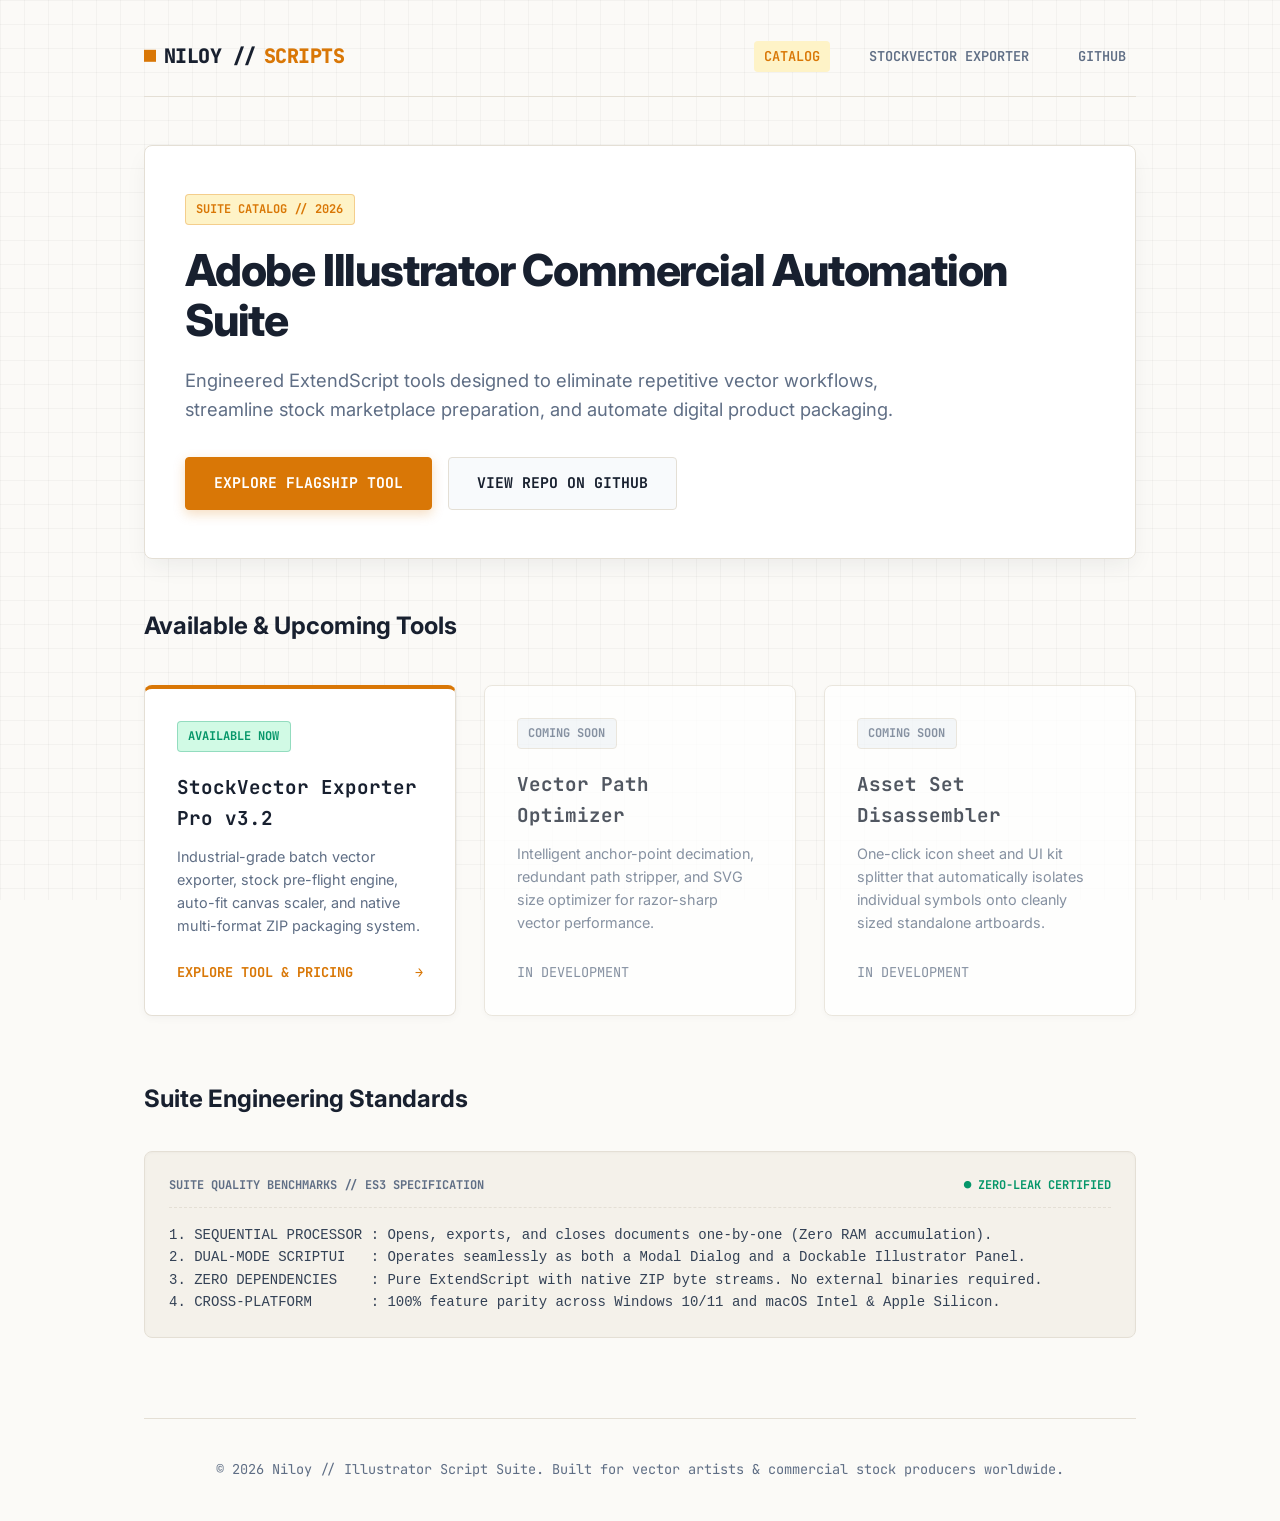
==== index.html @ bd5518f5 "feat(website): light-mode retro-tech design system and clean URL routing" ====
<!DOCTYPE html>
<html lang="en">
<head>
  <meta charset="UTF-8">
  <meta name="viewport" content="width=device-width, initial-scale=1.0">
  <title>Niloy // Adobe Illustrator Commercial Automation Suite</title>
  <meta name="description" content="Production-grade ExtendScript tools for Adobe Illustrator. Streamlining stock vector pre-flight, batch exporting, and digital product creation.">
  <link rel="stylesheet" href="styles/retro.css">
  <!-- Google Fonts: JetBrains Mono & Inter -->
  <link rel="preconnect" href="https://fonts.googleapis.com">
  <link rel="preconnect" href="https://fonts.gstatic.com" crossorigin>
  <link href="https://fonts.googleapis.com/css2?family=Inter:wght@400;500;600;700;800&family=JetBrains+Mono:wght@400;600;700;800&display=swap" rel="stylesheet">
</head>
<body>

  <div class="container">
    <header>
      <div class="brand-row">
        <a href="./" class="logo">
          <span style="color: var(--accent-amber);">■</span> NILOY // <span>SCRIPTS</span>
        </a>
        <nav>
          <a href="./" class="active">CATALOG</a>
          <a href="./stockvector-exporter-pro/">STOCKVECTOR EXPORTER</a>
          <a href="https://github.com/NiL4gh/nildevscripts" target="_blank">GITHUB</a>
        </nav>
      </div>
    </header>

    <main>
      <!-- Hero Section -->
      <section class="hero">
        <span class="hero-tag">SUITE CATALOG // 2026</span>
        <h1>Adobe Illustrator Commercial Automation Suite</h1>
        <p class="lead">Engineered ExtendScript tools designed to eliminate repetitive vector workflows, streamline stock marketplace preparation, and automate digital product packaging.</p>
        
        <div style="display: flex; gap: 1rem; flex-wrap: wrap;">
          <a href="./stockvector-exporter-pro/" class="btn btn-primary">EXPLORE FLAGSHIP TOOL</a>
          <a href="https://github.com/NiL4gh/nildevscripts" target="_blank" class="btn btn-secondary">VIEW REPO ON GITHUB</a>
        </div>
      </section>

      <!-- Catalog Grid -->
      <section>
        <h2>Available & Upcoming Tools</h2>
        <div class="catalog-grid">
          
          <!-- Flagship Tool -->
          <a href="./stockvector-exporter-pro/" class="catalog-card" style="border-top: 4px solid var(--accent-amber);">
            <div>
              <span class="hero-tag" style="background: var(--accent-green-light); color: var(--accent-green); border-color: rgba(5, 150, 105, 0.3);">AVAILABLE NOW</span>
              <h3>StockVector Exporter Pro v3.2</h3>
              <p>Industrial-grade batch vector exporter, stock pre-flight engine, auto-fit canvas scaler, and native multi-format ZIP packaging system.</p>
            </div>
            <div style="margin-top: 1.5rem; font-family: var(--font-mono); font-size: 0.85rem; font-weight: 700; color: var(--accent-amber); display: flex; align-items: center; justify-content: space-between;">
              <span>EXPLORE TOOL & PRICING</span>
              <span>→</span>
            </div>
          </a>

          <!-- Tool 2: Coming Soon -->
          <div class="catalog-card" style="opacity: 0.75; cursor: default;">
            <div>
              <span class="hero-tag" style="background: #f1f5f9; color: var(--text-muted); border-color: var(--panel-border);">COMING SOON</span>
              <h3>Vector Path Optimizer</h3>
              <p>Intelligent anchor-point decimation, redundant path stripper, and SVG size optimizer for razor-sharp vector performance.</p>
            </div>
            <div style="margin-top: 1.5rem; font-family: var(--font-mono); font-size: 0.85rem; color: var(--text-muted);">
              <span>IN DEVELOPMENT</span>
            </div>
          </div>

          <!-- Tool 3: Coming Soon -->
          <div class="catalog-card" style="opacity: 0.75; cursor: default;">
            <div>
              <span class="hero-tag" style="background: #f1f5f9; color: var(--text-muted); border-color: var(--panel-border);">COMING SOON</span>
              <h3>Asset Set Disassembler</h3>
              <p>One-click icon sheet and UI kit splitter that automatically isolates individual symbols onto cleanly sized standalone artboards.</p>
            </div>
            <div style="margin-top: 1.5rem; font-family: var(--font-mono); font-size: 0.85rem; color: var(--text-muted);">
              <span>IN DEVELOPMENT</span>
            </div>
          </div>

        </div>
      </section>

      <!-- Suite Architecture Standards -->
      <section style="margin-top: 4rem;">
        <h2>Suite Engineering Standards</h2>
        <div class="terminal-card">
          <div class="terminal-header">
            <span>SUITE QUALITY BENCHMARKS // ES3 SPECIFICATION</span>
            <span style="color: var(--accent-green); font-weight: 700;">● ZERO-LEAK CERTIFIED</span>
          </div>
<pre>
1. SEQUENTIAL PROCESSOR : Opens, exports, and closes documents one-by-one (Zero RAM accumulation).
2. DUAL-MODE SCRIPTUI   : Operates seamlessly as both a Modal Dialog and a Dockable Illustrator Panel.
3. ZERO DEPENDENCIES    : Pure ExtendScript with native ZIP byte streams. No external binaries required.
4. CROSS-PLATFORM       : 100% feature parity across Windows 10/11 and macOS Intel & Apple Silicon.
</pre>
        </div>
      </section>
    </main>

    <footer>
      <p>© 2026 Niloy // Illustrator Script Suite. Built for vector artists & commercial stock producers worldwide.</p>
    </footer>
  </div>

</body>
</html>
---- styles/retro.css ----
/* ==========================================================================
   RETRO-TECH SWISS LIGHT DESIGN SYSTEM: Niloy's Illustrator Script Suite
   Aesthetic: Warm Off-White / Technical Manual Precision / Clean Swiss Typography
   ========================================================================== */

:root {
  --bg-color: #fbfaf7;
  --panel-bg: #ffffff;
  --panel-border: #e4dfd5;
  --panel-border-hover: #d97706;
  --text-main: #18202f;
  --text-muted: #5f6e85;
  --accent-amber: #d97706;
  --accent-amber-light: #fef3c7;
  --accent-green: #059669;
  --accent-green-light: #d1fae5;
  --accent-cyan: #0284c7;
  --accent-cyan-light: #e0f2fe;
  --code-bg: #f4f1ea;
  --font-mono: "JetBrains Mono", "Fira Code", "Courier New", monospace;
  --font-sans: "Inter", -apple-system, BlinkMacSystemFont, "Segoe UI", Roboto, sans-serif;
  --radius-sm: 4px;
  --radius-md: 8px;
  --shadow-sm: 0 2px 8px rgba(24, 32, 47, 0.04);
  --shadow-md: 0 10px 25px -5px rgba(24, 32, 47, 0.08);
}

* {
  box-sizing: border-box;
  margin: 0;
  padding: 0;
}

body {
  background-color: var(--bg-color);
  color: var(--text-main);
  font-family: var(--font-sans);
  line-height: 1.6;
  -webkit-font-smoothing: antialiased;
  position: relative;
  min-height: 100vh;
}

/* Subtle Technical Grid Background Pattern */
body::before {
  content: " ";
  display: block;
  position: fixed;
  top: 0; left: 0; bottom: 0; right: 0;
  background-image: 
    linear-gradient(to right, rgba(0, 0, 0, 0.03) 1px, transparent 1px),
    linear-gradient(to bottom, rgba(0, 0, 0, 0.03) 1px, transparent 1px);
  background-size: 24px 24px;
  z-index: -1;
  pointer-events: none;
}

.container {
  max-width: 1040px;
  margin: 0 auto;
  padding: 2.5rem 1.5rem;
}

/* Header Navigation */
header {
  border-bottom: 1px solid var(--panel-border);
  padding-bottom: 1.5rem;
  margin-bottom: 3rem;
}

.brand-row {
  display: flex;
  justify-content: space-between;
  align-items: center;
  flex-wrap: wrap;
  gap: 1.25rem;
}

.logo {
  font-family: var(--font-mono);
  font-size: 1.25rem;
  font-weight: 800;
  color: var(--text-main);
  text-decoration: none;
  letter-spacing: -0.5px;
  display: flex;
  align-items: center;
  gap: 0.5rem;
}

.logo span {
  color: var(--accent-amber);
}

nav a {
  font-family: var(--font-mono);
  font-size: 0.85rem;
  font-weight: 600;
  color: var(--text-muted);
  text-decoration: none;
  margin-left: 1.5rem;
  transition: all 0.2s cubic-bezier(0.4, 0, 0.2, 1);
  padding: 0.4rem 0.65rem;
  border-radius: var(--radius-sm);
}

nav a:hover, nav a.active {
  color: var(--accent-amber);
  background: var(--accent-amber-light);
}

/* Hero Section */
.hero {
  border: 1px solid var(--panel-border);
  background: var(--panel-bg);
  padding: 3rem 2.5rem;
  border-radius: var(--radius-md);
  margin-bottom: 3rem;
  position: relative;
  box-shadow: var(--shadow-md);
}

.hero-tag {
  font-family: var(--font-mono);
  font-size: 0.75rem;
  font-weight: 700;
  text-transform: uppercase;
  color: var(--accent-amber);
  background: var(--accent-amber-light);
  padding: 0.3rem 0.65rem;
  border: 1px solid rgba(217, 119, 6, 0.3);
  border-radius: var(--radius-sm);
  display: inline-block;
  margin-bottom: 1.25rem;
}

.hero h1 {
  font-size: 2.75rem;
  font-weight: 800;
  letter-spacing: -1.2px;
  margin-bottom: 1.25rem;
  line-height: 1.15;
  color: var(--text-main);
}

.hero p.lead {
  font-size: 1.15rem;
  color: var(--text-muted);
  max-width: 720px;
  margin-bottom: 2rem;
}

/* Technical Specification / Console Box */
.terminal-card {
  background: var(--code-bg);
  border: 1px solid var(--panel-border);
  border-radius: var(--radius-md);
  padding: 1.5rem;
  font-family: var(--font-mono);
  font-size: 0.875rem;
  color: #334155;
  margin: 2rem 0;
  overflow-x: auto;
  box-shadow: inset 0 1px 3px rgba(0,0,0,0.03);
}

.terminal-header {
  color: var(--text-muted);
  border-bottom: 1px dashed var(--panel-border);
  padding-bottom: 0.75rem;
  margin-bottom: 1rem;
  font-size: 0.75rem;
  font-weight: 700;
  display: flex;
  justify-content: space-between;
}

/* Pricing Grid */
.pricing-grid {
  display: grid;
  grid-template-columns: repeat(auto-fit, minmax(300px, 1fr));
  gap: 1.75rem;
  margin: 3rem 0;
}

.price-card {
  background: var(--panel-bg);
  border: 1px solid var(--panel-border);
  border-radius: var(--radius-md);
  padding: 2.25rem;
  display: flex;
  flex-direction: column;
  justify-content: space-between;
  transition: all 0.25s cubic-bezier(0.4, 0, 0.2, 1);
  box-shadow: var(--shadow-sm);
  position: relative;
}

.price-card:hover {
  border-color: var(--panel-border-hover);
  transform: translateY(-4px);
  box-shadow: var(--shadow-md);
}

.price-card.featured {
  border: 2px solid var(--accent-amber);
  background: #fffdfa;
}

.price-card h3 {
  font-size: 1.35rem;
  font-family: var(--font-mono);
  margin-bottom: 0.5rem;
  color: var(--text-main);
}

.price-amount {
  font-size: 2.75rem;
  font-weight: 800;
  font-family: var(--font-mono);
  color: var(--accent-amber);
  margin: 1.25rem 0;
}

.price-amount span {
  font-size: 1rem;
  color: var(--text-muted);
  font-weight: 400;
}

.feature-list {
  list-style: none;
  margin: 1.75rem 0;
}

.feature-list li {
  font-size: 0.925rem;
  color: var(--text-main);
  padding: 0.5rem 0;
  border-bottom: 1px solid rgba(0, 0, 0, 0.05);
}

.feature-list li::before {
  content: "✓ ";
  color: var(--accent-green);
  font-weight: 800;
}

/* Buttons */
.btn {
  display: inline-flex;
  align-items: center;
  justify-content: center;
  font-family: var(--font-mono);
  font-size: 0.925rem;
  font-weight: 700;
  text-align: center;
  padding: 0.85rem 1.75rem;
  border-radius: var(--radius-sm);
  text-decoration: none;
  cursor: pointer;
  transition: all 0.2s cubic-bezier(0.4, 0, 0.2, 1);
  border: 1px solid transparent;
}

.btn-primary {
  background: var(--accent-amber);
  color: #ffffff;
  border-color: var(--accent-amber);
  box-shadow: 0 4px 12px rgba(217, 119, 6, 0.25);
}

.btn-primary:hover {
  background: #b45309;
  transform: translateY(-1px);
  box-shadow: 0 6px 16px rgba(217, 119, 6, 0.35);
}

.btn-secondary {
  background: #f8fafc;
  color: var(--text-main);
  border: 1px solid var(--panel-border);
}

.btn-secondary:hover {
  background: #f1f5f9;
  border-color: var(--text-main);
}

.btn-block {
  display: flex;
  width: 100%;
}

/* Feature Comparison Table */
.comparison-table {
  width: 100%;
  border-collapse: collapse;
  margin: 2.5rem 0;
  font-size: 0.95rem;
  background: var(--panel-bg);
  border-radius: var(--radius-md);
  overflow: hidden;
  border: 1px solid var(--panel-border);
  box-shadow: var(--shadow-sm);
}

.comparison-table th, .comparison-table td {
  padding: 1rem 1.25rem;
  text-align: left;
  border-bottom: 1px solid var(--panel-border);
}

.comparison-table th {
  background: #f8f6f0;
  font-family: var(--font-mono);
  color: var(--text-muted);
  font-size: 0.825rem;
  text-transform: uppercase;
}

.comparison-table tr:last-child td {
  border-bottom: none;
}

.comparison-table tr:hover td {
  background: #fdfbf7;
}

/* Interactive Preset Simulator */
.interactive-simulator {
  background: var(--panel-bg);
  border: 1px solid var(--panel-border);
  border-radius: var(--radius-md);
  padding: 2rem;
  margin: 3rem 0;
  box-shadow: var(--shadow-sm);
}

.sim-buttons {
  display: flex;
  gap: 0.75rem;
  margin-bottom: 1.5rem;
  flex-wrap: wrap;
}

.sim-btn {
  background: #f8f6f0;
  border: 1px solid var(--panel-border);
  color: var(--text-muted);
  font-family: var(--font-mono);
  padding: 0.6rem 1rem;
  font-size: 0.85rem;
  border-radius: var(--radius-sm);
  cursor: pointer;
  transition: all 0.2s;
}

.sim-btn.active, .sim-btn:hover {
  border-color: var(--accent-amber);
  color: var(--accent-amber);
  background: var(--accent-amber-light);
}

/* FAQ Accordion */
.faq-item {
  background: var(--panel-bg);
  border: 1px solid var(--panel-border);
  border-radius: var(--radius-sm);
  margin-bottom: 1rem;
  overflow: hidden;
  box-shadow: var(--shadow-sm);
}

.faq-question {
  padding: 1.25rem 1.5rem;
  cursor: pointer;
  display: flex;
  justify-content: space-between;
  align-items: center;
  font-weight: 600;
  font-family: var(--font-mono);
  font-size: 0.95rem;
}

.faq-answer {
  padding: 0 1.5rem 1.25rem 1.5rem;
  color: var(--text-muted);
  font-size: 0.9rem;
  display: none;
  line-height: 1.6;
}

.faq-item.open .faq-answer {
  display: block;
}

.faq-item.open .faq-question {
  color: var(--accent-amber);
}

/* Catalog Grid (Homepage) */
.catalog-grid {
  display: grid;
  grid-template-columns: repeat(auto-fit, minmax(300px, 1fr));
  gap: 1.75rem;
  margin: 2.5rem 0;
}

.catalog-card {
  background: var(--panel-bg);
  border: 1px solid var(--panel-border);
  padding: 2rem;
  border-radius: var(--radius-md);
  text-decoration: none;
  color: inherit;
  transition: all 0.2s cubic-bezier(0.4, 0, 0.2, 1);
  display: flex;
  flex-direction: column;
  justify-content: space-between;
  box-shadow: var(--shadow-sm);
}

.catalog-card:hover {
  border-color: var(--accent-amber);
  transform: translateY(-4px);
  box-shadow: var(--shadow-md);
}

.catalog-card h3 {
  font-family: var(--font-mono);
  font-size: 1.2rem;
  margin-bottom: 0.75rem;
  color: var(--text-main);
}

.catalog-card p {
  font-size: 0.9rem;
  color: var(--text-muted);
}

/* Copy Snippet Box */
.copy-box {
  background: var(--code-bg);
  border: 1px solid var(--panel-border);
  padding: 0.75rem 1rem;
  border-radius: var(--radius-sm);
  display: flex;
  justify-content: space-between;
  align-items: center;
  font-family: var(--font-mono);
  font-size: 0.85rem;
  color: #1e293b;
  margin: 0.5rem 0;
}

.copy-btn {
  background: #ffffff;
  border: 1px solid var(--panel-border);
  color: var(--text-muted);
  font-family: var(--font-mono);
  font-size: 0.75rem;
  padding: 0.25rem 0.6rem;
  border-radius: var(--radius-sm);
  cursor: pointer;
}

.copy-btn:hover {
  color: var(--accent-amber);
  border-color: var(--accent-amber);
}

/* Footer */
footer {
  border-top: 1px solid var(--panel-border);
  margin-top: 5rem;
  padding-top: 2.5rem;
  text-align: center;
  font-family: var(--font-mono);
  font-size: 0.85rem;
  color: var(--text-muted);
}
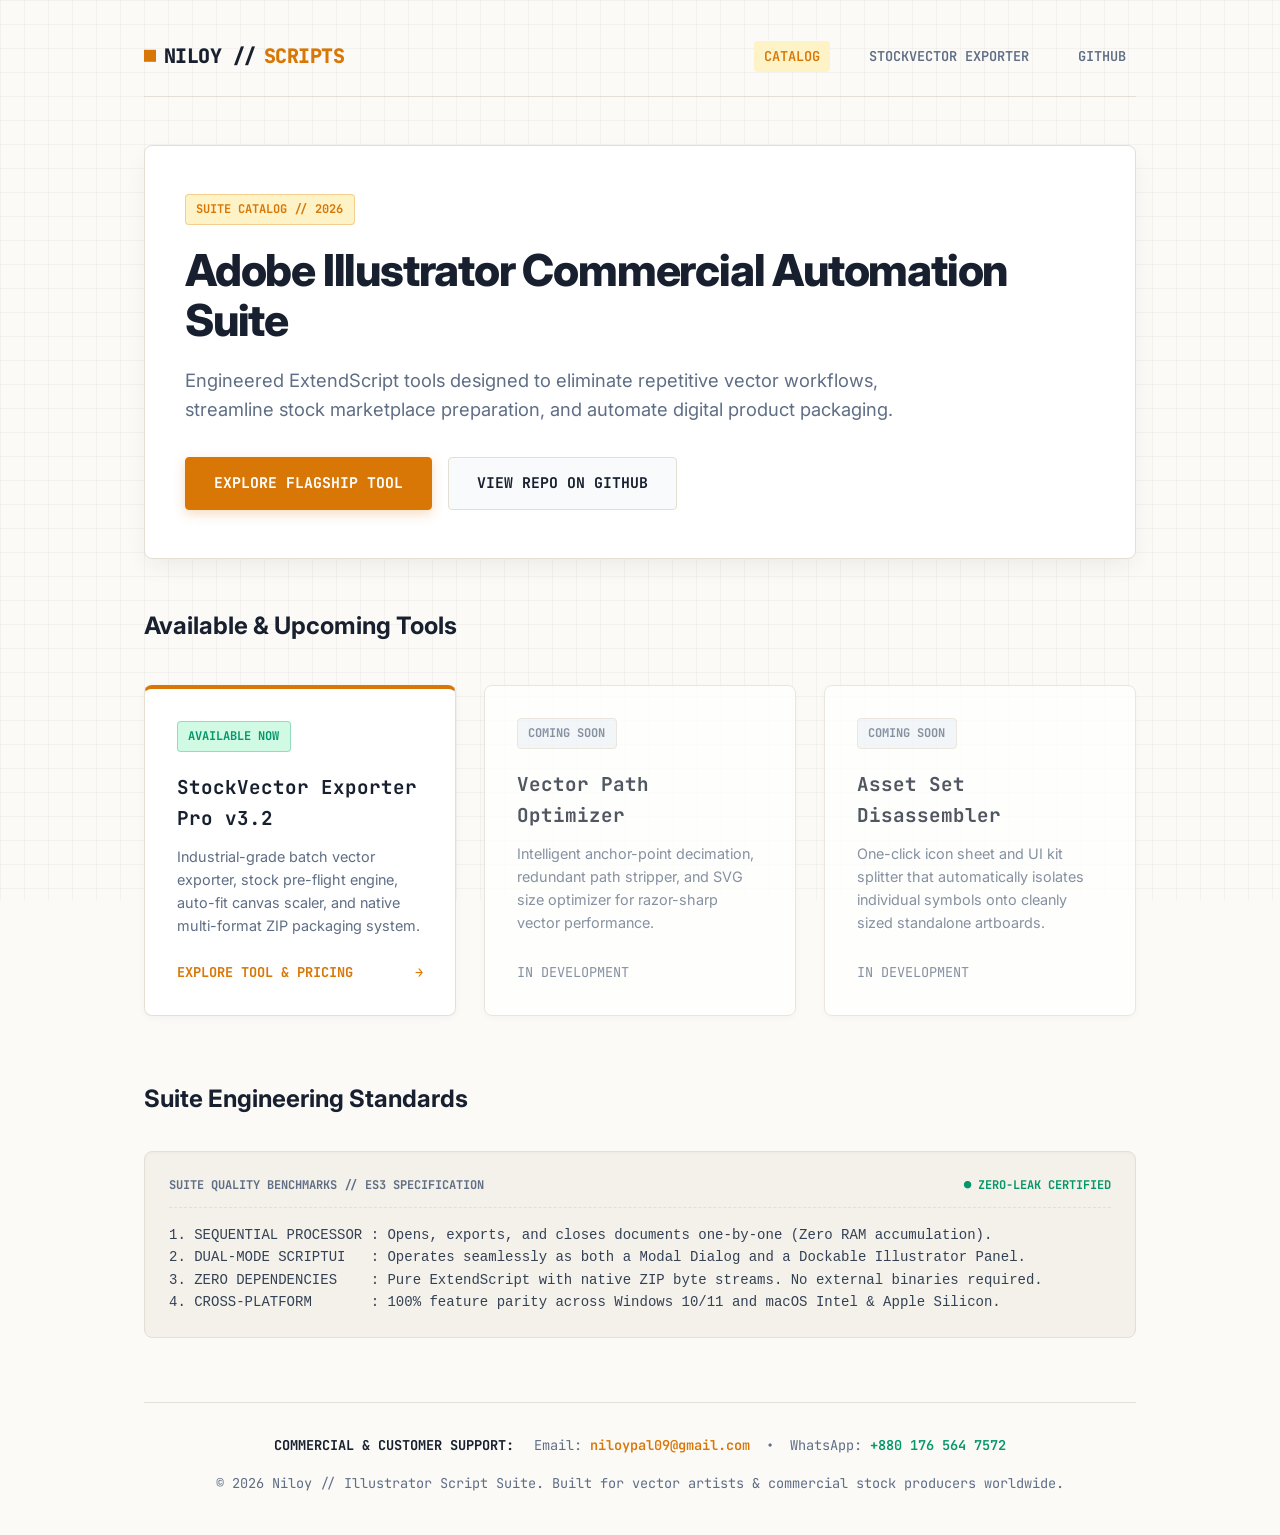
==== commit 569be624: "feat(website): integrate live Lemon Squeezy checkout, hero showcase assets, free download bundle, an" ====
--- a/index.html
+++ b/index.html
@@ -103,7 +103,13 @@
       </section>
     </main>
 
-    <footer>
+    <footer style="border-top: 1px solid var(--panel-border); padding-top: 2rem; margin-top: 4rem; text-align: center; color: var(--text-muted); font-size: 0.85rem;">
+      <div style="margin-bottom: 1rem;">
+        <span style="font-family: var(--font-mono); font-weight: 700; color: var(--text-main);">COMMERCIAL & CUSTOMER SUPPORT:</span> 
+        <span style="margin-left: 0.75rem;">Email: <a href="mailto:niloypal09@gmail.com" style="color: var(--accent-amber); text-decoration: none; font-weight: 600;">niloypal09@gmail.com</a></span> 
+        <span style="margin: 0 0.5rem;">•</span> 
+        <span>WhatsApp: <a href="https://wa.me/8801765647572" target="_blank" style="color: var(--accent-green); text-decoration: none; font-weight: 600;">+880 176 564 7572</a></span>
+      </div>
       <p>© 2026 Niloy // Illustrator Script Suite. Built for vector artists & commercial stock producers worldwide.</p>
     </footer>
   </div>
--- a/styles/retro.css
+++ b/styles/retro.css
@@ -362,6 +362,26 @@
   background: var(--accent-amber-light);
 }
 
+/* Simulator Output Panel — clean light box, no code styling */
+.sim-output-box {
+  background: #fdfcf9;
+  border: 1px solid var(--panel-border);
+  border-radius: var(--radius-sm);
+  padding: 1.5rem 1.75rem;
+  font-family: var(--font-sans);
+  font-size: 0.925rem;
+  color: var(--text-main);
+  line-height: 1.75;
+}
+
+.sim-output-box strong {
+  display: block;
+  font-family: var(--font-mono);
+  font-size: 0.9rem;
+  margin-bottom: 0.5rem;
+  color: var(--text-main);
+}
+
 /* FAQ Accordion */
 .faq-item {
   background: var(--panel-bg);
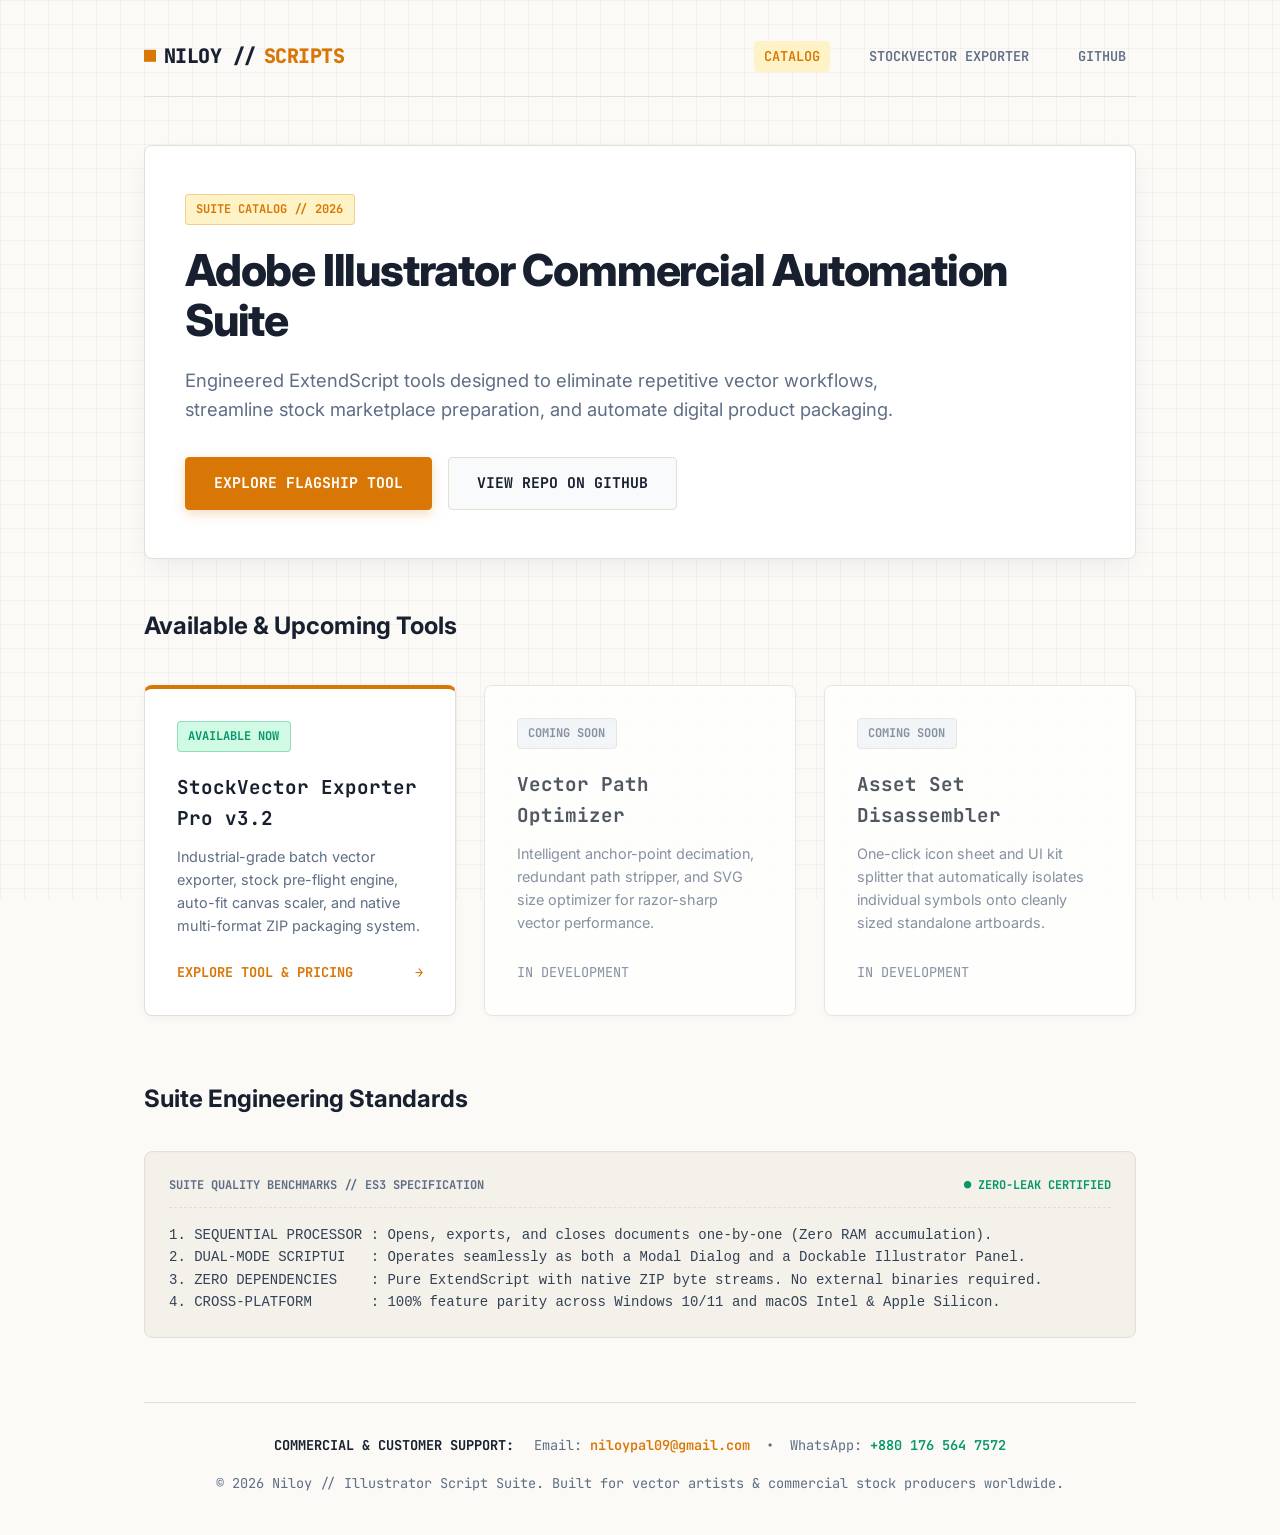
==== commit 06f7faf9: "feat(seo): add canonical, Open Graph, Twitter cards, JSON-LD structured data, robots.txt and sitemap" ====
--- a/index.html
+++ b/index.html
@@ -3,8 +3,38 @@
 <head>
   <meta charset="UTF-8">
   <meta name="viewport" content="width=device-width, initial-scale=1.0">
+  <meta name="google-site-verification" content="ANciQVIOgpVfYeXoA2n_ukapAQQeW939-qP5gWhj0ig" />
   <title>Niloy // Adobe Illustrator Commercial Automation Suite</title>
   <meta name="description" content="Production-grade ExtendScript tools for Adobe Illustrator. Streamlining stock vector pre-flight, batch exporting, and digital product creation.">
+  <meta name="robots" content="index, follow">
+  <link rel="canonical" href="https://nil4gh.github.io/nildevscripts/">
+  <meta name="theme-color" content="#0b1220">
+  <!-- Open Graph / Facebook -->
+  <meta property="og:type" content="website">
+  <meta property="og:site_name" content="Niloy Illustrator Script Suite">
+  <meta property="og:title" content="Niloy // Adobe Illustrator Commercial Automation Suite">
+  <meta property="og:description" content="Production-grade ExtendScript tools for Adobe Illustrator. Streamlining stock vector pre-flight, batch exporting, and digital product creation.">
+  <meta property="og:url" content="https://nil4gh.github.io/nildevscripts/">
+  <meta property="og:image" content="https://nil4gh.github.io/nildevscripts/stockvector-exporter-pro/assets/01_adobe-illustrator-batch-vector-exporter-pro-interface_1920x1080.png">
+  <!-- Twitter -->
+  <meta name="twitter:card" content="summary_large_image">
+  <meta name="twitter:title" content="Niloy // Adobe Illustrator Commercial Automation Suite">
+  <meta name="twitter:description" content="Production-grade ExtendScript tools for Adobe Illustrator. Streamlining stock vector pre-flight, batch exporting, and digital product creation.">
+  <meta name="twitter:image" content="https://nil4gh.github.io/nildevscripts/stockvector-exporter-pro/assets/01_adobe-illustrator-batch-vector-exporter-pro-interface_1920x1080.png">
+  <!-- Structured data -->
+  <script type="application/ld+json">
+  {
+    "@context": "https://schema.org",
+    "@type": "WebSite",
+    "name": "Niloy Illustrator Script Suite",
+    "url": "https://nil4gh.github.io/nildevscripts/",
+    "potentialAction": {
+      "@type": "SearchAction",
+      "target": "https://nil4gh.github.io/nildevscripts/?q={search_term_string}",
+      "query-input": "required name=search_term_string"
+    }
+  }
+  </script>
   <link rel="stylesheet" href="styles/retro.css">
   <!-- Google Fonts: JetBrains Mono & Inter -->
   <link rel="preconnect" href="https://fonts.googleapis.com">
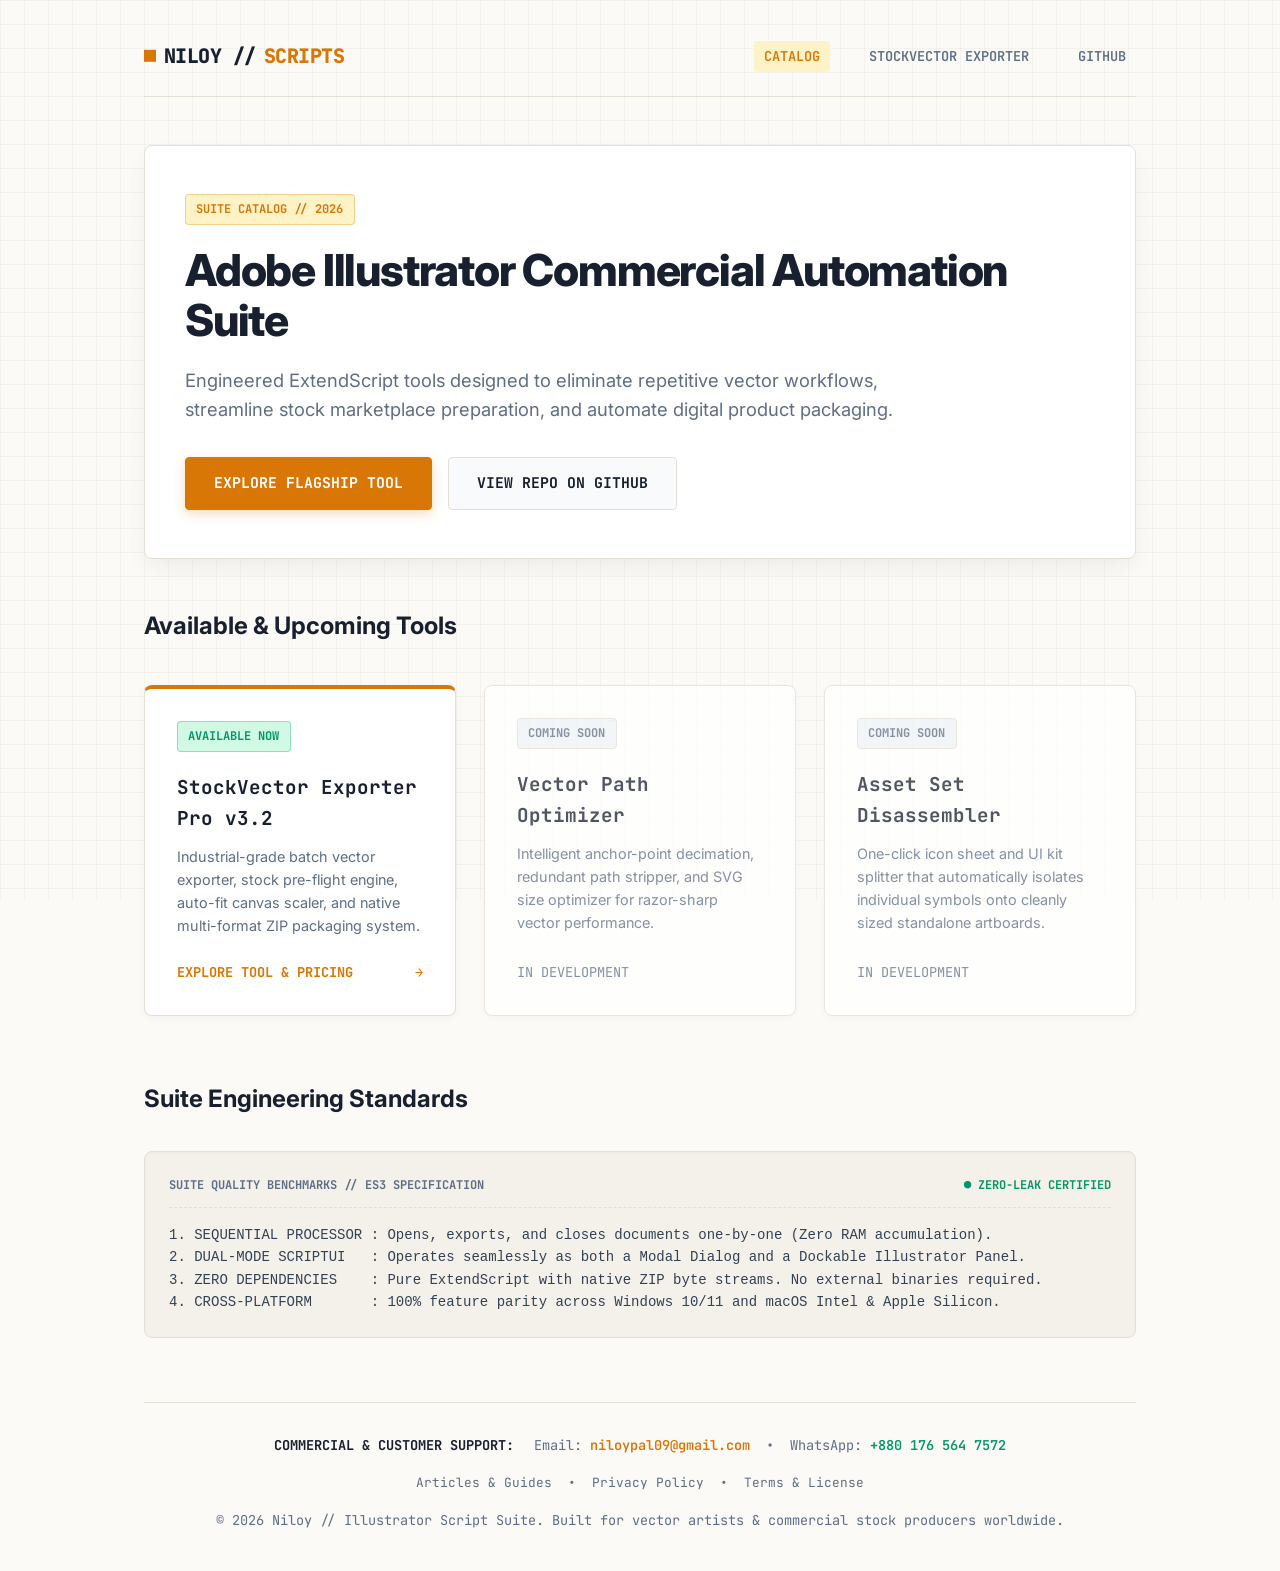
==== commit 34e44853: "feat(website): update footers and sitemap.xml with blog and legal routes" ====
--- a/index.html
+++ b/index.html
@@ -140,6 +140,13 @@
         <span style="margin: 0 0.5rem;">•</span> 
         <span>WhatsApp: <a href="https://wa.me/8801765647572" target="_blank" style="color: var(--accent-green); text-decoration: none; font-weight: 600;">+880 176 564 7572</a></span>
       </div>
+      <div style="margin-bottom: 1rem; font-family: var(--font-mono); font-size: 0.8rem;">
+        <a href="./blog/" style="color: var(--text-muted); text-decoration: none;">Articles &amp; Guides</a>
+        <span style="margin: 0 0.5rem;">•</span>
+        <a href="./privacy/" style="color: var(--text-muted); text-decoration: none;">Privacy Policy</a>
+        <span style="margin: 0 0.5rem;">•</span>
+        <a href="./terms/" style="color: var(--text-muted); text-decoration: none;">Terms &amp; License</a>
+      </div>
       <p>© 2026 Niloy // Illustrator Script Suite. Built for vector artists & commercial stock producers worldwide.</p>
     </footer>
   </div>
